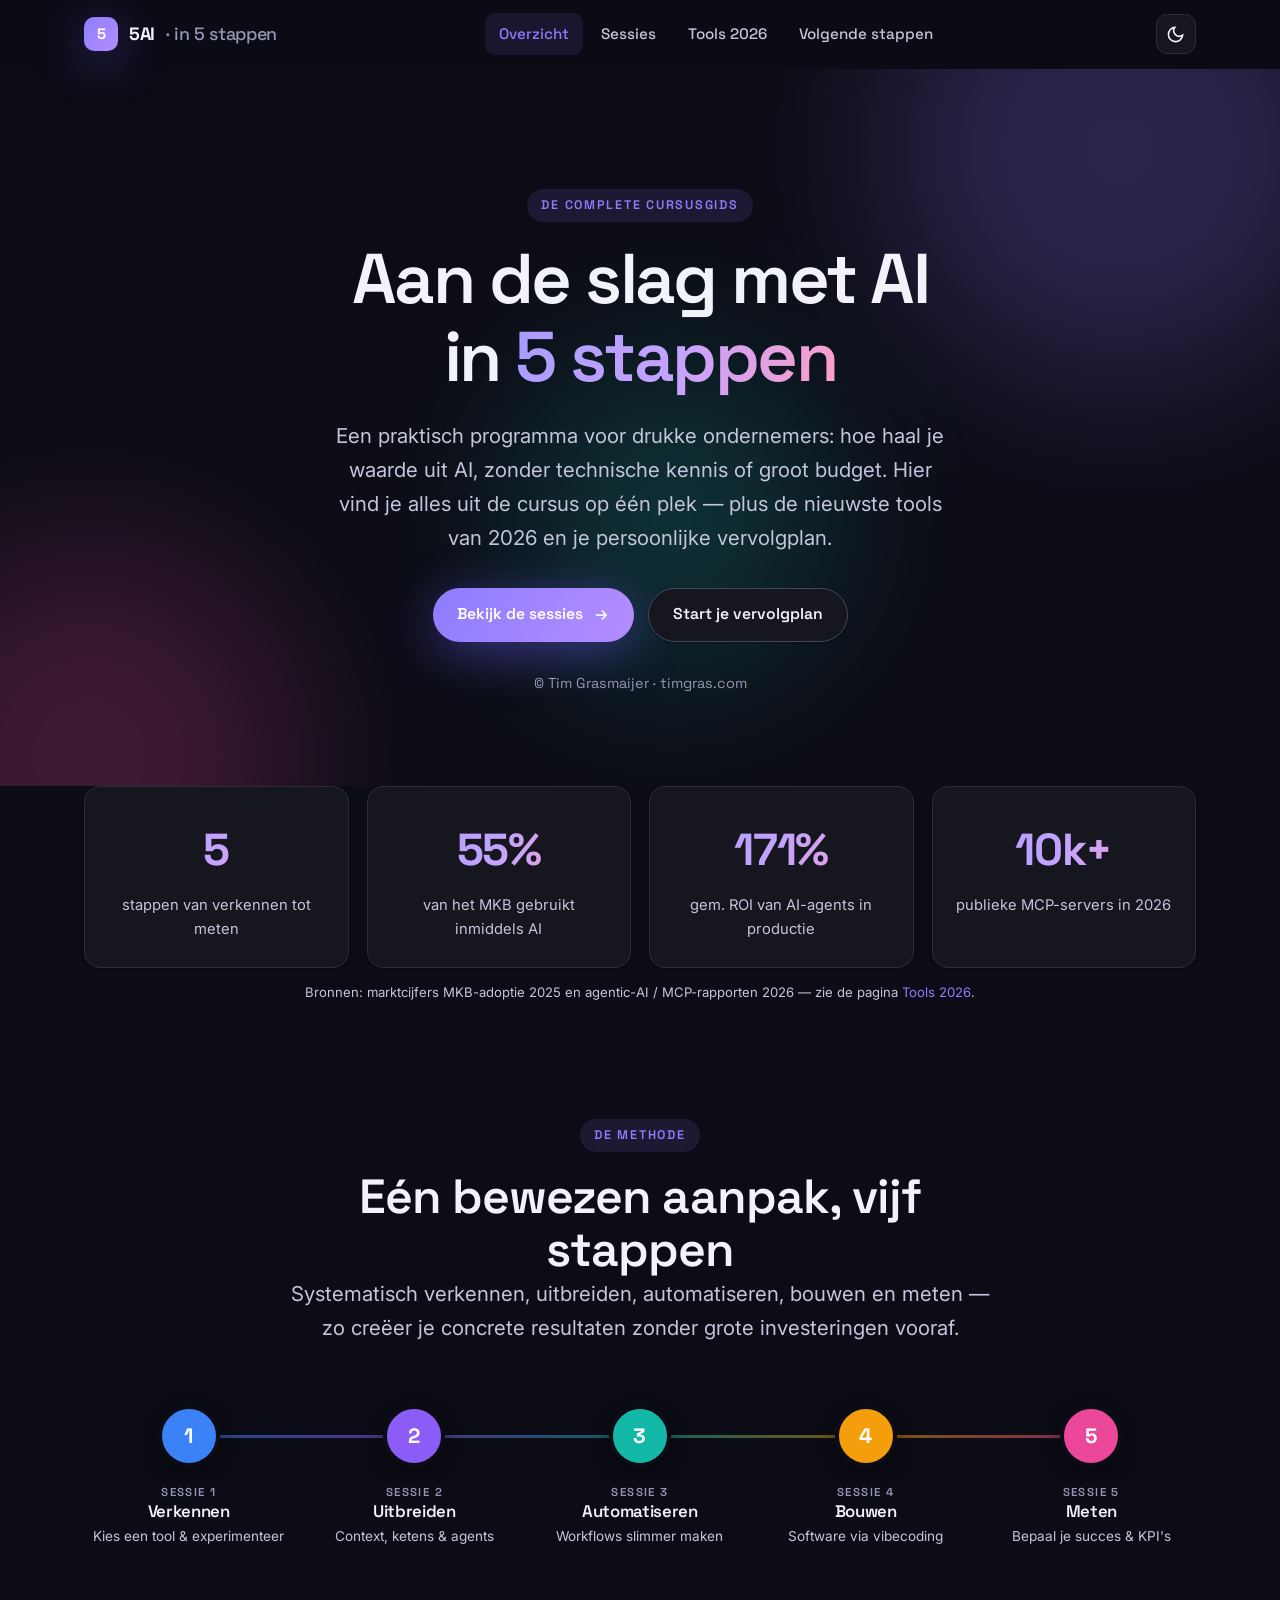
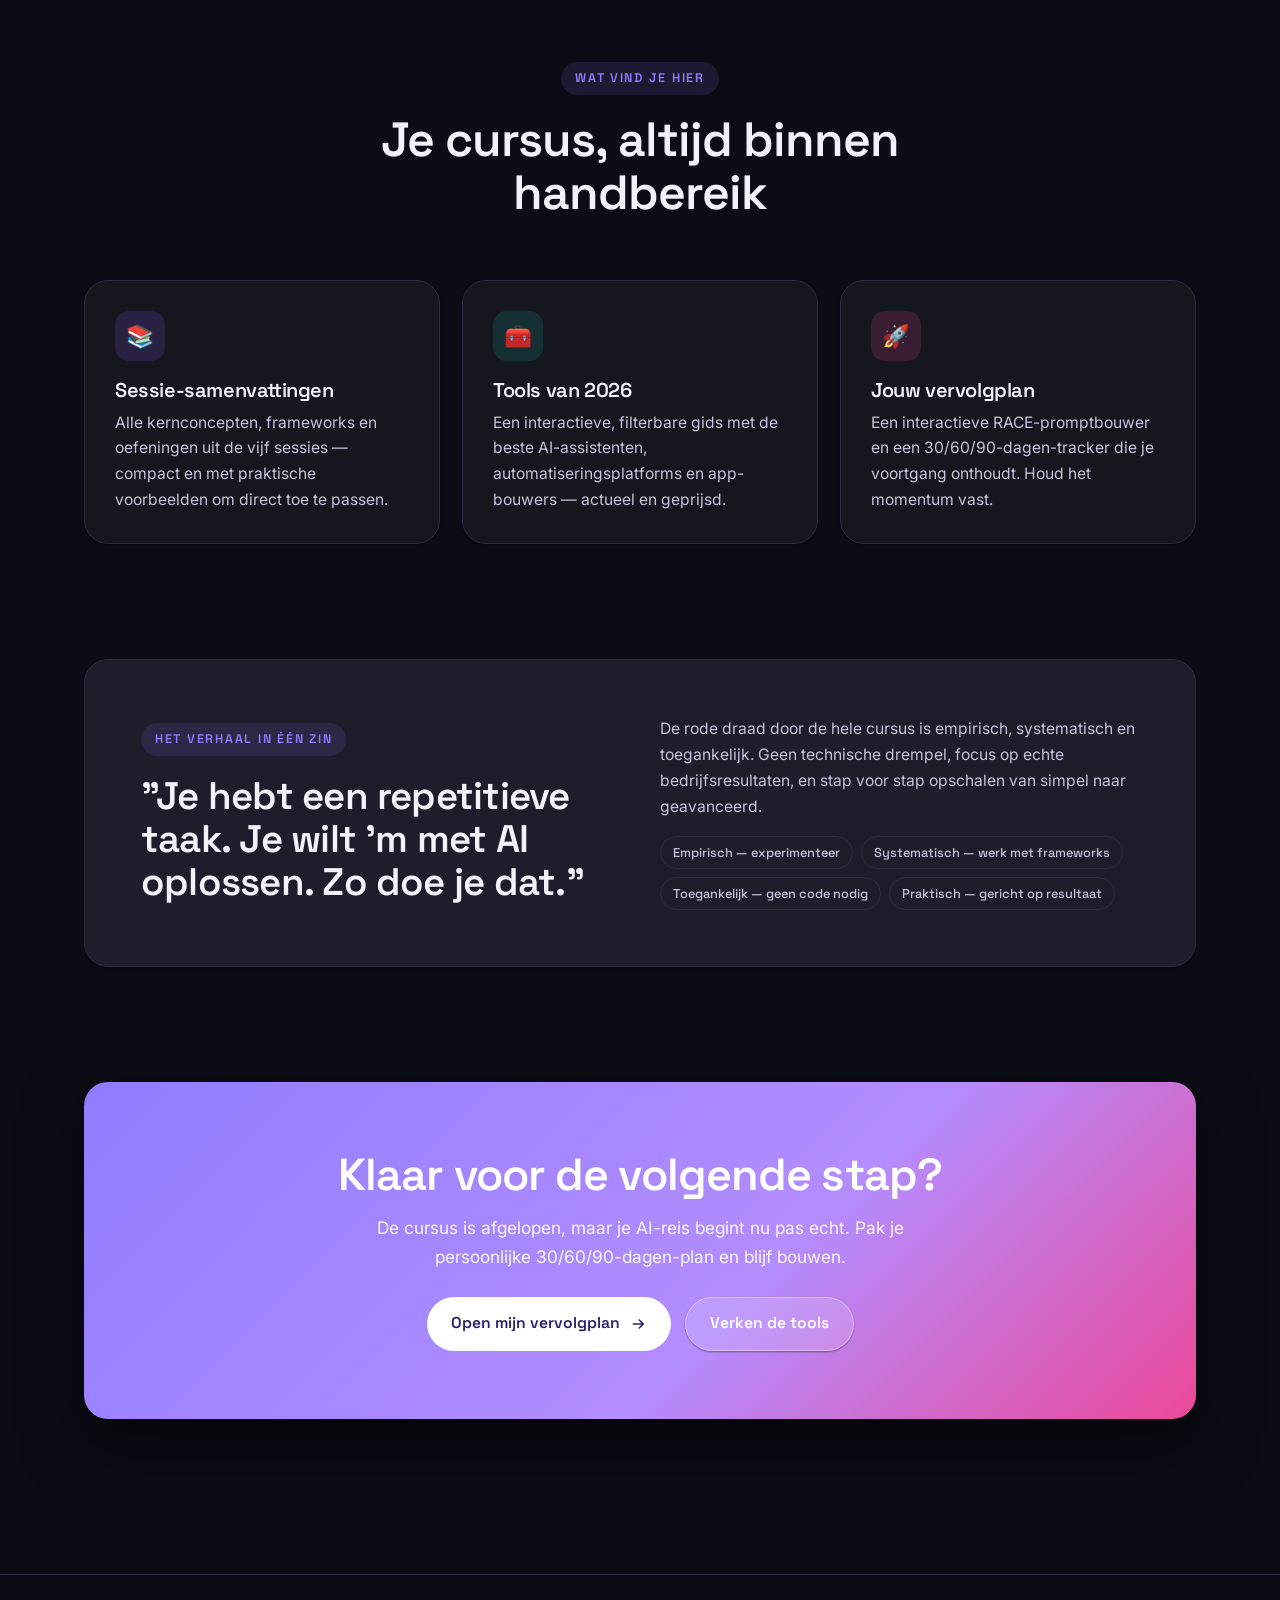
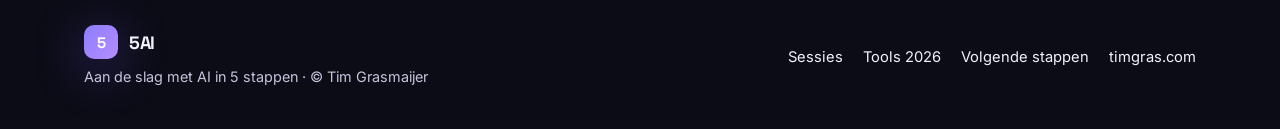
==== index.html @ a43a0463 "Initial commit" ====
<!DOCTYPE html>
<html lang="nl">
<head>
<meta charset="UTF-8" />
<meta name="viewport" content="width=device-width, initial-scale=1.0" />
<title>5AI — Aan de slag met AI in 5 stappen</title>
<meta name="description" content="De complete cursusgids: samenvattingen van alle sessies, interactieve tools en concrete vervolgstappen om met AI aan de slag te gaan in je bedrijf." />
<link rel="preconnect" href="https://fonts.googleapis.com" />
<link rel="preconnect" href="https://fonts.gstatic.com" crossorigin />
<link href="https://fonts.googleapis.com/css2?family=Inter:wght@400;500;600&family=Space+Grotesk:wght@500;600;700&display=swap" rel="stylesheet" />
<script>try{document.documentElement.setAttribute('data-theme',localStorage.getItem('5ai-theme')||'dark')}catch(e){document.documentElement.setAttribute('data-theme','dark')}</script>
<link rel="stylesheet" href="css/styles.css" />
</head>
<body>

<!-- NAV -->
<header class="nav">
  <div class="wrap nav-inner">
    <a class="brand" href="index.html"><span class="logo">5</span> 5AI<span style="color:var(--faint);font-weight:500"> · in 5 stappen</span></a>
    <nav class="nav-links">
      <a href="index.html">Overzicht</a>
      <a href="sessies.html">Sessies</a>
      <a href="tools.html">Tools 2026</a>
      <a href="volgende-stappen.html">Volgende stappen</a>
    </nav>
    <div class="nav-tools">
      <button class="theme-toggle" onclick="toggleTheme()" aria-label="Wissel thema">
        <svg class="sun" viewBox="0 0 24 24" fill="none" stroke="currentColor" stroke-width="2"><circle cx="12" cy="12" r="4"/><path d="M12 2v2M12 20v2M4.93 4.93l1.41 1.41M17.66 17.66l1.41 1.41M2 12h2M20 12h2M6.34 17.66l-1.41 1.41M19.07 4.93l-1.41 1.41"/></svg>
        <svg class="moon" viewBox="0 0 24 24" fill="none" stroke="currentColor" stroke-width="2"><path d="M21 12.79A9 9 0 1 1 11.21 3 7 7 0 0 0 21 12.79z"/></svg>
      </button>
      <button class="hamburger" onclick="toggleMenu()" aria-label="Menu">
        <svg viewBox="0 0 24 24" fill="none" stroke="currentColor" stroke-width="2" width="20" height="20"><path d="M3 6h18M3 12h18M3 18h18"/></svg>
      </button>
    </div>
  </div>
</header>

<!-- HERO -->
<section class="hero">
  <div class="hero-blob b1"></div>
  <div class="hero-blob b2"></div>
  <div class="hero-blob b3"></div>
  <div class="wrap hero-inner">
    <span class="eyebrow reveal">De complete cursusgids</span>
    <h1 class="display reveal d1">Aan de slag met AI<br>in <span class="gradient-text">5 stappen</span></h1>
    <p class="lead reveal d2">Een praktisch programma voor drukke ondernemers: hoe haal je waarde uit AI, zonder technische kennis of groot budget. Hier vind je alles uit de cursus op één plek — plus de nieuwste tools van 2026 en je persoonlijke vervolgplan.</p>
    <div class="hero-cta reveal d3">
      <a class="btn btn-primary" href="sessies.html">Bekijk de sessies
        <svg viewBox="0 0 24 24" fill="none" stroke="currentColor" stroke-width="2"><path d="M5 12h14M13 6l6 6-6 6"/></svg></a>
      <a class="btn btn-ghost" href="volgende-stappen.html">Start je vervolgplan</a>
    </div>
    <p class="hero-meta reveal d4">© Tim Grasmaijer · timgras.com</p>
  </div>
</section>

<!-- STATS -->
<section class="section" style="padding-top:0">
  <div class="wrap">
    <div class="stats">
      <div class="stat reveal"><div class="num gradient-text" data-count="5">5</div><div class="lbl">stappen van verkennen tot meten</div></div>
      <div class="stat reveal d1"><div class="num gradient-text" data-count="55" data-suffix="%">0%</div><div class="lbl">van het MKB gebruikt inmiddels AI</div></div>
      <div class="stat reveal d2"><div class="num gradient-text" data-count="171" data-suffix="%">0%</div><div class="lbl">gem. ROI van AI-agents in productie</div></div>
      <div class="stat reveal d3"><div class="num gradient-text" data-count="10" data-suffix="k+">0</div><div class="lbl">publieke MCP-servers in 2026</div></div>
    </div>
    <p class="muted" style="text-align:center;font-size:.82rem;margin-top:14px">Bronnen: marktcijfers MKB-adoptie 2025 en agentic-AI / MCP-rapporten 2026 — zie de pagina <a href="tools.html" style="color:var(--brand)">Tools 2026</a>.</p>
  </div>
</section>

<!-- JOURNEY -->
<section class="section journey" style="padding-top:0" id="journey">
  <div class="wrap">
    <div class="section-head reveal">
      <span class="eyebrow">De methode</span>
      <h2 class="title">Eén bewezen aanpak, vijf stappen</h2>
      <p class="lead">Systematisch verkennen, uitbreiden, automatiseren, bouwen en meten — zo creëer je concrete resultaten zonder grote investeringen vooraf.</p>
    </div>
    <div class="steps reveal d1">
      <a class="step-node" href="sessies.html#sessie-1"><div class="step-dot" style="background:var(--s1)">1</div><div class="s-num">Sessie 1</div><h4>Verkennen</h4><p class="s-sub">Kies een tool & experimenteer</p></a>
      <a class="step-node" href="sessies.html#sessie-2"><div class="step-dot" style="background:var(--s2)">2</div><div class="s-num">Sessie 2</div><h4>Uitbreiden</h4><p class="s-sub">Context, ketens & agents</p></a>
      <a class="step-node" href="sessies.html#sessie-3"><div class="step-dot" style="background:var(--s3)">3</div><div class="s-num">Sessie 3</div><h4>Automatiseren</h4><p class="s-sub">Workflows slimmer maken</p></a>
      <a class="step-node" href="sessies.html#sessie-4"><div class="step-dot" style="background:var(--s4)">4</div><div class="s-num">Sessie 4</div><h4>Bouwen</h4><p class="s-sub">Software via vibecoding</p></a>
      <a class="step-node" href="sessies.html#sessie-5"><div class="step-dot" style="background:var(--s5)">5</div><div class="s-num">Sessie 5</div><h4>Meten</h4><p class="s-sub">Bepaal je succes & KPI's</p></a>
    </div>
  </div>
</section>

<!-- WHAT'S HERE -->
<section class="section" style="padding-top:0">
  <div class="wrap">
    <div class="section-head reveal">
      <span class="eyebrow">Wat vind je hier</span>
      <h2 class="title">Je cursus, altijd binnen handbereik</h2>
    </div>
    <div class="grid grid-3">
      <a class="card reveal" href="sessies.html">
        <div class="ico" style="background:color-mix(in srgb,var(--s2) 16%,transparent)">📚</div>
        <h3>Sessie-samenvattingen</h3>
        <p>Alle kernconcepten, frameworks en oefeningen uit de vijf sessies — compact en met praktische voorbeelden om direct toe te passen.</p>
      </a>
      <a class="card reveal d1" href="tools.html">
        <div class="ico" style="background:color-mix(in srgb,var(--s3) 16%,transparent)">🧰</div>
        <h3>Tools van 2026</h3>
        <p>Een interactieve, filterbare gids met de beste AI-assistenten, automatiseringsplatforms en app-bouwers — actueel en geprijsd.</p>
      </a>
      <a class="card reveal d2" href="volgende-stappen.html">
        <div class="ico" style="background:color-mix(in srgb,var(--s5) 16%,transparent)">🚀</div>
        <h3>Jouw vervolgplan</h3>
        <p>Een interactieve RACE-promptbouwer en een 30/60/90-dagen-tracker die je voortgang onthoudt. Houd het momentum vast.</p>
      </a>
    </div>
  </div>
</section>

<!-- PHILOSOPHY -->
<section class="section" style="padding-top:0">
  <div class="wrap">
    <div class="card reveal" style="padding:clamp(32px,5vw,56px);background:var(--surface-2)">
      <div class="grid grid-2" style="align-items:center;gap:40px">
        <div>
          <span class="eyebrow">Het verhaal in één zin</span>
          <h2 class="title" style="font-size:clamp(1.6rem,3vw,2.4rem)">"Je hebt een repetitieve taak. Je wilt 'm met AI oplossen. Zo doe je dat."</h2>
        </div>
        <div>
          <p class="lead" style="margin-bottom:16px">De rode draad door de hele cursus is empirisch, systematisch en toegankelijk. Geen technische drempel, focus op echte bedrijfsresultaten, en stap voor stap opschalen van simpel naar geavanceerd.</p>
          <div class="chip-row">
            <span class="chip">Empirisch — experimenteer</span>
            <span class="chip">Systematisch — werk met frameworks</span>
            <span class="chip">Toegankelijk — geen code nodig</span>
            <span class="chip">Praktisch — gericht op resultaat</span>
          </div>
        </div>
      </div>
    </div>
  </div>
</section>

<!-- CTA -->
<section class="section cta-band" style="padding-top:0">
  <div class="wrap">
    <div class="cta-card reveal">
      <h2>Klaar voor de volgende stap?</h2>
      <p>De cursus is afgelopen, maar je AI-reis begint nu pas echt. Pak je persoonlijke 30/60/90-dagen-plan en blijf bouwen.</p>
      <div class="hero-cta" style="margin-top:0">
        <a class="btn btn-white" href="volgende-stappen.html">Open mijn vervolgplan
          <svg viewBox="0 0 24 24" fill="none" stroke="currentColor" stroke-width="2"><path d="M5 12h14M13 6l6 6-6 6"/></svg></a>
        <a class="btn btn-ghost" href="tools.html">Verken de tools</a>
      </div>
    </div>
  </div>
</section>

<!-- FOOTER -->
<footer class="footer">
  <div class="wrap footer-inner">
    <div>
      <div class="brand" style="margin-bottom:6px"><span class="logo">5</span> 5AI</div>
      <p class="muted">Aan de slag met AI in 5 stappen · © Tim Grasmaijer</p>
    </div>
    <nav class="footer-links">
      <a href="sessies.html">Sessies</a>
      <a href="tools.html">Tools 2026</a>
      <a href="volgende-stappen.html">Volgende stappen</a>
      <a href="https://timgras.com" target="_blank" rel="noopener">timgras.com</a>
    </nav>
  </div>
</footer>

<script src="js/main.js"></script>
</body>
</html>
---- css/styles.css ----
/* =========================================================
   5AI — Aan de slag met AI in 5 stappen
   Design system & shared styles  •  v2
   ========================================================= */

/* ---------- Tokens ---------- */
:root {
  /* Brand */
  --brand: #6d5dfc;
  --brand-2: #9b6dfc;
  --brand-ink: #2a1f6b;

  /* Step accent colors */
  --s1: #3b82f6;  /* Verkennen   – blauw   */
  --s2: #8b5cf6;  /* Uitbreiden  – violet  */
  --s3: #14b8a6;  /* Automatiseren – teal  */
  --s4: #f59e0b;  /* Bouwen      – amber   */
  --s5: #ec4899;  /* Meten       – roze    */

  /* Light theme surfaces */
  --bg: #f7f7fb;
  --bg-soft: #eeeef6;
  --surface: #ffffff;
  --surface-2: #f3f3fa;
  --border: #e6e6f0;
  --border-strong: #d4d4e4;
  --text: #1a1a2e;
  --muted: #5b5b75;
  --faint: #8a8aa3;

  --shadow-sm: 0 1px 2px rgba(28,25,60,.06), 0 1px 3px rgba(28,25,60,.05);
  --shadow-md: 0 4px 14px rgba(28,25,60,.08);
  --shadow-lg: 0 18px 48px rgba(28,25,60,.14);
  --shadow-glow: 0 10px 40px rgba(109,93,252,.28);

  --radius: 16px;
  --radius-lg: 24px;
  --radius-sm: 10px;

  --maxw: 1160px;
  --font-head: "Space Grotesk", system-ui, sans-serif;
  --font-body: "Inter", system-ui, -apple-system, sans-serif;

  --ease: cubic-bezier(.22,.61,.36,1);
}

[data-theme="dark"] {
  /* brighter accents for legible text on dark */
  --brand: #8e7dff;
  --brand-2: #b48dff;
  --bg: #0c0c16;
  --bg-soft: #12121f;
  --surface: #16161f;
  --surface-2: #1d1d2b;
  --border: #2c2c40;
  --border-strong: #474766;
  --text: #f2f2fa;
  --muted: #c4c4dc;
  --faint: #9595b5;
  --shadow-sm: 0 1px 2px rgba(0,0,0,.4);
  --shadow-md: 0 6px 20px rgba(0,0,0,.45);
  --shadow-lg: 0 24px 60px rgba(0,0,0,.6);
  --shadow-glow: 0 10px 50px rgba(109,93,252,.45);
}

/* ---------- Reset ---------- */
*, *::before, *::after { box-sizing: border-box; }
* { margin: 0; }
html { scroll-behavior: smooth; -webkit-text-size-adjust: 100%; }
body {
  font-family: var(--font-body);
  background: var(--bg);
  color: var(--text);
  line-height: 1.65;
  font-size: 17px;
  -webkit-font-smoothing: antialiased;
  overflow-x: hidden;
  transition: background .4s var(--ease), color .4s var(--ease);
}
img { max-width: 100%; display: block; }
a { color: inherit; text-decoration: none; }
button { font-family: inherit; cursor: pointer; border: none; background: none; color: inherit; }
h1,h2,h3,h4 { font-family: var(--font-head); line-height: 1.12; font-weight: 600; letter-spacing: -.02em; }

/* ---------- Layout ---------- */
.wrap { width: 100%; max-width: var(--maxw); margin: 0 auto; padding: 0 24px; }
.section { padding: clamp(56px, 9vw, 120px) 0; }
.section-head { max-width: 720px; margin: 0 auto clamp(36px,5vw,60px); text-align: center; }
.section-head.left { margin-left: 0; text-align: left; }
.eyebrow {
  display: inline-flex; align-items: center; gap: 8px;
  font-family: var(--font-head); font-weight: 600; font-size: .78rem;
  letter-spacing: .14em; text-transform: uppercase; color: var(--brand);
  background: color-mix(in srgb, var(--brand) 12%, transparent);
  padding: 6px 14px; border-radius: 999px; margin-bottom: 18px;
}
h1.display { font-size: clamp(2.4rem, 6vw, 4.4rem); letter-spacing: -.035em; }
h2.title { font-size: clamp(1.9rem, 4vw, 3rem); }
h3.sub { font-size: clamp(1.2rem,2vw,1.5rem); }
.lead { font-size: clamp(1.05rem,1.6vw,1.28rem); color: var(--muted); }
.muted { color: var(--muted); }
.gradient-text {
  background: linear-gradient(110deg, var(--brand), var(--brand-2) 55%, var(--s5));
  -webkit-background-clip: text; background-clip: text; color: transparent;
}
/* Brighter gradient on dark so large headings stay legible */
[data-theme="dark"] .gradient-text {
  background: linear-gradient(110deg, #a99bff, #c4a3ff 50%, #ff9ec9);
  -webkit-background-clip: text; background-clip: text; color: transparent;
}

/* ---------- Buttons ---------- */
.btn {
  display: inline-flex; align-items: center; gap: 9px;
  font-family: var(--font-head); font-weight: 600; font-size: .98rem;
  padding: 13px 24px; border-radius: 999px; transition: all .25s var(--ease);
  white-space: nowrap;
}
.btn-primary {
  background: linear-gradient(120deg, var(--brand), var(--brand-2));
  color: #fff; box-shadow: var(--shadow-glow);
}
.btn-primary:hover { transform: translateY(-2px); box-shadow: 0 14px 50px rgba(109,93,252,.45); }
.btn-ghost { background: var(--surface); color: var(--text); border: 1.5px solid var(--border-strong); box-shadow: var(--shadow-sm); }
.btn-ghost:hover { border-color: var(--brand); color: var(--brand); transform: translateY(-2px); }
.btn svg { width: 18px; height: 18px; }

/* ---------- Navbar ---------- */
.nav {
  position: sticky; top: 0; z-index: 100;
  backdrop-filter: blur(16px);
  background: color-mix(in srgb, var(--bg) 78%, transparent);
  border-bottom: 1px solid transparent;
  transition: border-color .3s, background .3s;
}
.nav.scrolled { border-color: var(--border); }
.nav-inner { display: flex; align-items: center; justify-content: space-between; height: 68px; }
.brand { display: flex; align-items: center; gap: 11px; font-family: var(--font-head); font-weight: 700; font-size: 1.12rem; letter-spacing: -.02em; }
.brand .logo {
  width: 34px; height: 34px; border-radius: 10px; display: grid; place-items: center;
  background: linear-gradient(135deg, var(--brand), var(--brand-2)); color: #fff;
  font-size: .95rem; font-weight: 700; box-shadow: var(--shadow-glow);
}
.nav-links { display: flex; align-items: center; gap: 4px; }
.nav-links a {
  font-family: var(--font-head); font-weight: 500; font-size: .95rem; color: var(--muted);
  padding: 8px 14px; border-radius: 10px; transition: all .2s;
}
.nav-links a:hover { color: var(--text); background: var(--surface-2); }
.nav-links a.active { color: var(--brand); background: color-mix(in srgb, var(--brand) 10%, transparent); }
.nav-tools { display: flex; align-items: center; gap: 10px; }
.theme-toggle {
  width: 40px; height: 40px; border-radius: 11px; display: grid; place-items: center;
  border: 1px solid var(--border); background: var(--surface); transition: all .2s;
}
.theme-toggle:hover { border-color: var(--brand); transform: translateY(-1px); }
.theme-toggle svg { width: 19px; height: 19px; }
.theme-toggle .moon { display: none; }
[data-theme="dark"] .theme-toggle .moon { display: block; }
[data-theme="dark"] .theme-toggle .sun { display: none; }
.hamburger { display: none; width: 40px; height: 40px; border-radius: 11px; place-items: center; border: 1px solid var(--border); background: var(--surface); }

/* ---------- Hero ---------- */
.hero { position: relative; padding: clamp(60px,10vw,120px) 0 clamp(40px,7vw,90px); overflow: hidden; }
.hero-blob {
  position: absolute; border-radius: 50%; filter: blur(80px); opacity: .5; z-index: 0;
  animation: float 16s var(--ease) infinite alternate;
}
.hero-blob.b1 { width: 480px; height: 480px; background: var(--brand); top: -160px; right: -80px; }
.hero-blob.b2 { width: 420px; height: 420px; background: var(--s5); bottom: -180px; left: -120px; animation-delay: -6s; }
.hero-blob.b3 { width: 320px; height: 320px; background: var(--s3); top: 40%; left: 40%; animation-delay: -3s; opacity: .3; }
[data-theme="dark"] .hero-blob { opacity: .22; }
@keyframes float { to { transform: translate(40px, 40px) scale(1.1); } }
.hero-inner { position: relative; z-index: 1; text-align: center; max-width: 880px; margin: 0 auto; }
.hero p.lead { margin: 22px auto 0; max-width: 620px; }
.hero-cta { display: flex; gap: 14px; justify-content: center; flex-wrap: wrap; margin-top: 34px; }
.hero-meta { margin-top: 30px; font-size: .9rem; color: var(--faint); font-family: var(--font-head); }

/* ---------- Stat counters ---------- */
.stats { display: grid; grid-template-columns: repeat(4,1fr); gap: 18px; }
.stat {
  background: var(--surface); border: 1px solid var(--border); border-radius: var(--radius);
  padding: 26px 22px; box-shadow: var(--shadow-sm); text-align: center;
}
.stat .num { font-family: var(--font-head); font-weight: 700; font-size: clamp(2rem,4vw,2.8rem); letter-spacing: -.03em; }
.stat .lbl { font-size: .92rem; color: var(--muted); margin-top: 6px; }

/* ---------- Cards / grids ---------- */
.grid { display: grid; gap: 22px; }
.grid-2 { grid-template-columns: repeat(2,1fr); }
.grid-3 { grid-template-columns: repeat(3,1fr); }
.card {
  background: var(--surface); border: 1px solid var(--border); border-radius: var(--radius-lg);
  padding: 30px; box-shadow: var(--shadow-sm); transition: transform .3s var(--ease), box-shadow .3s, border-color .3s;
}
.card:hover { transform: translateY(-4px); box-shadow: var(--shadow-lg); }
.card .ico {
  width: 50px; height: 50px; border-radius: 14px; display: grid; place-items: center;
  font-size: 1.4rem; margin-bottom: 18px;
}
.card h3 { font-size: 1.25rem; margin-bottom: 8px; }
.card p { color: var(--muted); font-size: .98rem; }

/* ---------- Step timeline (journey) ---------- */
.journey { position: relative; }
.steps { display: grid; grid-template-columns: repeat(5,1fr); gap: 16px; position: relative; }
.steps::before {
  content: ""; position: absolute; top: 30px; left: 8%; right: 8%; height: 3px;
  background: linear-gradient(90deg, var(--s1), var(--s2), var(--s3), var(--s4), var(--s5));
  border-radius: 3px; z-index: 0; opacity: .5;
}
.step-node { position: relative; z-index: 1; text-align: center; }
.step-dot {
  width: 62px; height: 62px; border-radius: 50%; margin: 0 auto 16px; display: grid; place-items: center;
  font-family: var(--font-head); font-weight: 700; font-size: 1.3rem; color: #fff;
  box-shadow: var(--shadow-md); border: 4px solid var(--bg); transition: transform .3s var(--ease);
}
.step-node:hover .step-dot { transform: scale(1.12) translateY(-3px); }
.step-node h4 { font-size: 1.05rem; margin-bottom: 4px; }
.step-node .s-sub { font-size: .85rem; color: var(--muted); }
.step-node .s-num { font-size: .72rem; letter-spacing: .12em; text-transform: uppercase; color: var(--faint); font-family: var(--font-head); font-weight: 600; }

/* ---------- Session cards ---------- */
.session-card {
  background: var(--surface); border: 1px solid var(--border); border-radius: var(--radius-lg);
  overflow: hidden; box-shadow: var(--shadow-sm); transition: transform .3s var(--ease), box-shadow .3s;
  display: flex; flex-direction: column;
}
.session-card:hover { transform: translateY(-5px); box-shadow: var(--shadow-lg); }
.session-top { padding: 26px 28px 0; display: flex; align-items: center; gap: 14px; }
.session-badge {
  width: 54px; height: 54px; border-radius: 16px; display: grid; place-items: center; flex: none;
  font-family: var(--font-head); font-weight: 700; font-size: 1.5rem; color: #fff;
}
.session-meta .k { font-size: .74rem; letter-spacing: .12em; text-transform: uppercase; color: var(--faint); font-family: var(--font-head); font-weight: 600; }
.session-meta h3 { font-size: 1.4rem; }
.session-body { padding: 18px 28px 26px; }
.session-body > p { color: var(--muted); font-size: .98rem; }
.chip-row { display: flex; flex-wrap: wrap; gap: 8px; margin-top: 16px; }
.chip {
  font-family: var(--font-head); font-size: .8rem; font-weight: 500; padding: 5px 12px; border-radius: 999px;
  background: var(--surface-2); border: 1px solid var(--border); color: var(--muted);
}

/* ---------- Detailed session blocks ---------- */
.session-detail { scroll-margin-top: 90px; }
.session-detail + .session-detail { margin-top: 26px; }
.sd-header {
  display: flex; align-items: center; gap: 18px; padding: 24px 28px; border-radius: var(--radius-lg) var(--radius-lg) 0 0;
  color: #fff; position: relative; overflow: hidden;
}
.sd-header h3 { font-size: clamp(1.5rem,3vw,2rem); }
.sd-header .k { font-size: .8rem; letter-spacing: .14em; text-transform: uppercase; opacity: .85; font-family: var(--font-head); font-weight: 600; }
.sd-header .big-num { font-size: clamp(3rem,7vw,5rem); font-weight: 700; font-family: var(--font-head); opacity: .25; margin-left: auto; line-height: 1; }
.sd-body { background: var(--surface); border: 1px solid var(--border); border-top: none; border-radius: 0 0 var(--radius-lg) var(--radius-lg); padding: 30px; }
.sd-intro { font-size: 1.08rem; color: var(--muted); margin-bottom: 24px; }
.sd-grid { display: grid; grid-template-columns: 1.4fr 1fr; gap: 28px; }
.sd-block h4 { font-size: 1.05rem; margin-bottom: 12px; display: flex; align-items: center; gap: 8px; }
.sd-list { list-style: none; display: flex; flex-direction: column; gap: 10px; }
.sd-list li { position: relative; padding-left: 26px; font-size: .97rem; color: var(--muted); }
.sd-list li::before { content: ""; position: absolute; left: 4px; top: 9px; width: 8px; height: 8px; border-radius: 50%; background: var(--accent, var(--brand)); }
.sd-list li strong { color: var(--text); }
.callout {
  background: var(--surface-2); border-left: 4px solid var(--accent,var(--brand)); border-radius: 12px;
  padding: 16px 18px; font-size: .94rem; color: var(--muted);
}
.callout strong { color: var(--text); }

/* exercise box */
.exercise {
  margin-top: 24px; border: 1.5px dashed var(--border-strong); border-radius: var(--radius);
  padding: 22px 24px; background: color-mix(in srgb, var(--accent,var(--brand)) 5%, transparent);
}
.exercise .ex-tag {
  display: inline-flex; align-items: center; gap: 7px; font-family: var(--font-head); font-weight: 600;
  font-size: .78rem; letter-spacing: .1em; text-transform: uppercase; color: var(--accent,var(--brand)); margin-bottom: 10px;
}
.exercise h4 { font-size: 1.1rem; margin-bottom: 8px; }
.exercise ol { margin: 12px 0 0 18px; color: var(--muted); font-size: .96rem; display: flex; flex-direction: column; gap: 7px; }

/* ---------- RACE prompt builder ---------- */
.race { display: grid; grid-template-columns: 1fr 1fr; gap: 28px; align-items: start; }
.race-fields { display: flex; flex-direction: column; gap: 16px; }
.field label { display: flex; align-items: center; gap: 9px; font-family: var(--font-head); font-weight: 600; font-size: .95rem; margin-bottom: 7px; }
.field label .tag { width: 26px; height: 26px; border-radius: 8px; display: grid; place-items: center; color: #fff; font-size: .82rem; font-weight: 700; }
.field .hint { font-weight: 400; font-size: .82rem; color: var(--faint); font-family: var(--font-body); }
.field textarea, .field input {
  width: 100%; border: 1.5px solid var(--border-strong); background: var(--surface); color: var(--text);
  border-radius: 12px; padding: 12px 14px; font-family: var(--font-body); font-size: .96rem; resize: vertical;
  transition: border-color .2s, box-shadow .2s;
}
.field textarea:focus, .field input:focus { outline: none; border-color: var(--brand); box-shadow: 0 0 0 3px color-mix(in srgb,var(--brand) 22%,transparent); }
input::placeholder, textarea::placeholder { color: var(--faint); opacity: 1; }
[data-theme="dark"] .field textarea, [data-theme="dark"] .field input,
[data-theme="dark"] .search-box input { background: #1c1c2b; }
.race-output { position: sticky; top: 88px; }
.prompt-out {
  background: #0e0e1a; color: #e7e7f5; border-radius: var(--radius); padding: 22px;
  font-family: "SF Mono", ui-monospace, "Cascadia Code", monospace; font-size: .9rem; line-height: 1.7;
  min-height: 200px; white-space: pre-wrap; word-break: break-word; border: 1px solid #26263a;
}
.prompt-out .ph { color: #9494b8; }
.prompt-out .r { color: #7ca8ff; } .prompt-out .a { color: #c4a3ff; }
.prompt-out .c { color: #5fe3cf; } .prompt-out .e { color: #ffb24d; }
.out-actions { display: flex; gap: 10px; margin-top: 14px; }
.preset-row { display: flex; flex-wrap: wrap; gap: 8px; margin-bottom: 18px; }
.preset {
  font-family: var(--font-head); font-size: .85rem; font-weight: 500; padding: 7px 13px; border-radius: 999px;
  border: 1.5px solid var(--border); background: var(--surface); color: var(--muted); transition: all .2s;
}
.preset:hover, .preset.active { border-color: var(--brand); color: var(--brand); background: color-mix(in srgb,var(--brand) 8%, transparent); }

/* ---------- Tool explorer ---------- */
.tool-controls { display: flex; flex-wrap: wrap; gap: 14px; align-items: center; margin-bottom: 26px; }
.search-box { flex: 1; min-width: 220px; position: relative; }
.search-box input { width: 100%; padding: 13px 16px 13px 44px; border-radius: 12px; border: 1.5px solid var(--border-strong); background: var(--surface); color: var(--text); font-size: .98rem; }
.search-box input:focus { outline: none; border-color: var(--brand); box-shadow: 0 0 0 3px color-mix(in srgb,var(--brand) 22%,transparent); }
.search-box svg { position: absolute; left: 15px; top: 50%; transform: translateY(-50%); width: 18px; height: 18px; color: var(--faint); }
.filter-group { display: flex; flex-wrap: wrap; gap: 8px; }
.filter-btn {
  font-family: var(--font-head); font-size: .86rem; font-weight: 500; padding: 9px 15px; border-radius: 999px;
  border: 1.5px solid var(--border); background: var(--surface); color: var(--muted); transition: all .2s;
}
.filter-btn:hover { border-color: var(--brand); color: var(--text); }
.filter-btn.active { background: var(--brand); border-color: var(--brand); color: #fff; }
.tool-count { font-size: .9rem; color: var(--faint); margin-bottom: 16px; font-family: var(--font-head); }
.tool-grid { display: grid; grid-template-columns: repeat(3,1fr); gap: 18px; }
.tool {
  background: var(--surface); border: 1px solid var(--border); border-radius: var(--radius);
  padding: 22px; box-shadow: var(--shadow-sm); transition: transform .25s var(--ease), box-shadow .25s; display: flex; flex-direction: column;
}
.tool:hover { transform: translateY(-4px); box-shadow: var(--shadow-md); }
.tool-h { display: flex; align-items: center; justify-content: space-between; gap: 10px; margin-bottom: 10px; }
.tool-name { font-family: var(--font-head); font-weight: 600; font-size: 1.12rem; }
.level-badge { font-size: .72rem; font-weight: 600; font-family: var(--font-head); padding: 4px 10px; border-radius: 999px; white-space: nowrap; }
.lvl-1 { background: color-mix(in srgb,var(--s3) 16%,transparent); color: var(--s3); }
.lvl-2 { background: color-mix(in srgb,var(--s1) 16%,transparent); color: var(--s1); }
.lvl-3 { background: color-mix(in srgb,var(--s2) 16%,transparent); color: var(--s2); }
.lvl-4 { background: color-mix(in srgb,var(--s4) 18%,transparent); color: var(--s4); }
.tool .cat { font-size: .78rem; color: var(--faint); font-family: var(--font-head); font-weight: 500; text-transform: uppercase; letter-spacing: .08em; margin-bottom: 10px; }
.tool .desc { font-size: .92rem; color: var(--muted); flex: 1; }
.tool .foot { display: flex; align-items: center; justify-content: space-between; margin-top: 16px; padding-top: 14px; border-top: 1px solid var(--border); }
.tool .price { font-family: var(--font-head); font-weight: 600; font-size: .9rem; }
.tool .link { font-size: .85rem; font-weight: 600; color: var(--brand); display: inline-flex; align-items: center; gap: 4px; }
.empty { text-align: center; padding: 50px; color: var(--faint); grid-column: 1/-1; }

/* ---------- Tracker / next steps ---------- */
.progress-wrap { background: var(--surface); border: 1px solid var(--border); border-radius: var(--radius-lg); padding: 26px 30px; box-shadow: var(--shadow-sm); margin-bottom: 30px; position: sticky; top: 84px; z-index: 20; }
.progress-top { display: flex; align-items: center; justify-content: space-between; margin-bottom: 14px; flex-wrap: wrap; gap: 10px; }
.progress-top h3 { font-size: 1.15rem; }
.progress-bar { height: 12px; background: var(--surface-2); border-radius: 999px; overflow: hidden; }
.progress-fill { height: 100%; width: 0; border-radius: 999px; background: linear-gradient(90deg,var(--brand),var(--s5)); transition: width .5s var(--ease); }
.progress-pct { font-family: var(--font-head); font-weight: 700; font-size: 1.1rem; color: var(--brand); }
.reset-btn { font-size: .85rem; color: var(--faint); font-family: var(--font-head); text-decoration: underline; }

.phase { margin-bottom: 22px; }
.phase-head { display: flex; align-items: center; gap: 12px; margin-bottom: 14px; }
.phase-head .pill { font-family: var(--font-head); font-weight: 700; font-size: .8rem; padding: 6px 14px; border-radius: 999px; color: #fff; }
.phase-head h3 { font-size: 1.25rem; }
.phase-head .pcount { margin-left: auto; font-size: .85rem; color: var(--faint); font-family: var(--font-head); }
.task-item {
  display: flex; align-items: flex-start; gap: 14px; background: var(--surface); border: 1px solid var(--border);
  border-radius: 14px; padding: 16px 18px; margin-bottom: 10px; transition: all .2s; cursor: pointer;
}
.task-item:hover { border-color: var(--border-strong); }
.task-item.done { background: var(--surface-2); }
.task-item.done .ti-text { text-decoration: line-through; color: var(--faint); }
.checkbox {
  width: 24px; height: 24px; border-radius: 7px; border: 2px solid var(--border-strong); background: var(--surface-2); flex: none; margin-top: 2px;
  display: grid; place-items: center; transition: all .2s;
}
.task-item.done .checkbox { background: var(--brand); border-color: var(--brand); }
.checkbox svg { width: 14px; height: 14px; color: #fff; opacity: 0; transition: opacity .2s; }
.task-item.done .checkbox svg { opacity: 1; }
.ti-text { font-size: .98rem; }
.ti-text small { display: block; color: var(--faint); font-size: .85rem; margin-top: 2px; }

/* ---------- Automatiseer calculator ---------- */
.calc-wrap { background: var(--surface-2); border: 1px solid var(--border); border-radius: var(--radius); padding: 24px; }
.calc-grid { display: grid; grid-template-columns: 1.1fr 1fr; gap: 22px; align-items: start; }
.calc-questions { display: flex; flex-direction: column; gap: 8px; }
.calc-q {
  display: flex; align-items: center; gap: 12px; text-align: left; width: 100%;
  background: var(--surface); border: 1.5px solid var(--border); border-radius: 12px; padding: 12px 14px;
  font-size: .92rem; color: var(--text); transition: all .18s var(--ease);
}
.calc-q:hover { border-color: var(--border-strong); }
.calc-q.on { border-color: var(--s3); background: color-mix(in srgb,var(--s3) 10%,var(--surface)); }
.calc-check {
  width: 22px; height: 22px; border-radius: 6px; border: 2px solid var(--border-strong); background: var(--surface-2); flex: none;
  display: grid; place-items: center; color: #fff; transition: all .18s;
}
.calc-q.on .calc-check { background: var(--s3); border-color: var(--s3); }
.calc-check svg { width: 13px; height: 13px; }
.calc-result {
  position: sticky; top: 88px; background: var(--surface); border: 1px solid var(--border);
  border-radius: var(--radius); padding: 22px; text-align: center;
}
.calc-score-num { font-family: var(--font-head); font-weight: 700; font-size: 2.6rem; line-height: 1; }
.calc-bar { height: 10px; background: var(--surface-2); border-radius: 999px; overflow: hidden; margin: 14px 0; }
.calc-fill { height: 100%; border-radius: 999px; transition: width .4s var(--ease); }
.calc-level { display: inline-block; color: #fff; font-family: var(--font-head); font-weight: 600; font-size: .85rem; padding: 6px 14px; border-radius: 999px; margin-bottom: 12px; }
.calc-rec { font-size: .94rem; color: var(--muted); margin-bottom: 14px; }

/* ---------- Tool detail (expandable) ---------- */
.stars { display: inline-flex; gap: 2px; }
.stars svg { width: 14px; height: 14px; }
.star-on { color: var(--s4); } .star-off { color: var(--border-strong); }
.tool-rating { display: flex; align-items: center; gap: 14px; flex-wrap: wrap; font-size: .8rem; color: var(--faint); font-family: var(--font-head); margin: 4px 0 10px; }
.tool-rating .rg { display: flex; align-items: center; gap: 6px; }
.tool-more { background: none; border: none; color: var(--brand); font-family: var(--font-head); font-weight: 600; font-size: .85rem; padding: 0; margin-top: 4px; cursor: pointer; display: inline-flex; align-items: center; gap: 5px; }
.tool-more .chev { transition: transform .3s; }
.tool.open .tool-more .chev { transform: rotate(180deg); }
.tool-detail { max-height: 0; overflow: hidden; transition: max-height .35s var(--ease); }
.tool.open .tool-detail { max-height: 600px; }
.tool-detail-inner { padding-top: 14px; }
.tool-detail h5 { font-family: var(--font-head); font-size: .8rem; letter-spacing: .06em; text-transform: uppercase; color: var(--faint); margin: 10px 0 6px; }
.tool-detail ul { list-style: none; display: flex; flex-direction: column; gap: 4px; }
.tool-detail li { font-size: .88rem; color: var(--muted); padding-left: 18px; position: relative; }
.tool-detail li.pro::before { content: "+"; position: absolute; left: 2px; color: var(--s3); font-weight: 700; }
.tool-detail li.con::before { content: "–"; position: absolute; left: 2px; color: var(--s5); font-weight: 700; }
.starter {
  background: #0e0e1a; color: #cdd0e6; border: 1px solid #26263a; border-radius: 10px; padding: 12px;
  font-family: ui-monospace, "Cascadia Code", monospace; font-size: .82rem; line-height: 1.5; margin-top: 6px; position: relative;
}
.starter-copy { position: absolute; top: 8px; right: 8px; background: rgba(255,255,255,.08); border-radius: 7px; padding: 4px 9px; font-family: var(--font-head); font-size: .72rem; font-weight: 600; color: #cdd0e6; }
.starter-copy:hover { background: rgba(255,255,255,.18); }

@media (max-width: 720px) {
  .calc-grid { grid-template-columns: 1fr; }
  .calc-result { position: static; }
}

/* ---------- Generic accordion ---------- */
.accordion { border: 1px solid var(--border); border-radius: var(--radius); overflow: hidden; background: var(--surface); }
.acc-item + .acc-item { border-top: 1px solid var(--border); }
.acc-q { width: 100%; text-align: left; padding: 18px 22px; display: flex; justify-content: space-between; align-items: center; gap: 14px; font-family: var(--font-head); font-weight: 600; font-size: 1.02rem; }
.acc-q .pl { transition: transform .3s; color: var(--brand); font-size: 1.3rem; flex: none; }
.acc-item.open .pl { transform: rotate(45deg); }
.acc-a { max-height: 0; overflow: hidden; transition: max-height .35s var(--ease); }
.acc-a-inner { padding: 0 22px 20px; color: var(--muted); font-size: .97rem; }

/* ---------- Footer / CTA ---------- */
.cta-band { text-align: center; }
.cta-card {
  background: linear-gradient(135deg, var(--brand), var(--brand-2) 60%, var(--s5));
  border-radius: var(--radius-lg); padding: clamp(40px,6vw,68px); color: #fff; position: relative; overflow: hidden;
  box-shadow: var(--shadow-lg);
}
.cta-card h2 { font-size: clamp(1.8rem,4vw,2.8rem); margin-bottom: 14px; }
.cta-card p { opacity: .92; max-width: 540px; margin: 0 auto 26px; font-size: 1.08rem; }
.cta-card .btn-ghost { background: rgba(255,255,255,.14); border-color: rgba(255,255,255,.4); color: #fff; }
.cta-card .btn-ghost:hover { background: rgba(255,255,255,.25); }
.cta-card .btn-white { background: #fff; color: var(--brand-ink); }
.footer { padding: 50px 0 40px; border-top: 1px solid var(--border); margin-top: 40px; }
.footer-inner { display: flex; justify-content: space-between; align-items: center; flex-wrap: wrap; gap: 18px; }
.footer .muted { font-size: .9rem; }
.footer-links { display: flex; gap: 20px; font-size: .92rem; }
.footer-links a:hover { color: var(--brand); }

/* ---------- Reveal animation ---------- */
.reveal { opacity: 0; transform: translateY(26px); transition: opacity .7s var(--ease), transform .7s var(--ease); }
.reveal.in { opacity: 1; transform: none; }
.reveal.d1 { transition-delay: .08s; } .reveal.d2 { transition-delay: .16s; }
.reveal.d3 { transition-delay: .24s; } .reveal.d4 { transition-delay: .32s; }

/* ---------- Page hero (sub pages) ---------- */
.page-hero { padding: clamp(48px,7vw,90px) 0 clamp(30px,4vw,50px); position: relative; overflow: hidden; }
.page-hero .hero-blob.b1 { width: 360px; height: 360px; top: -140px; right: 0; }

/* ---------- Toast ---------- */
.toast {
  position: fixed; bottom: 28px; left: 50%; transform: translateX(-50%) translateY(120%);
  background: var(--text); color: var(--bg); padding: 13px 22px; border-radius: 999px; font-family: var(--font-head);
  font-weight: 600; font-size: .92rem; box-shadow: var(--shadow-lg); z-index: 300; transition: transform .4s var(--ease);
}
.toast.show { transform: translateX(-50%) translateY(0); }

/* ---------- Responsive ---------- */
@media (max-width: 900px) {
  .grid-3, .tool-grid { grid-template-columns: repeat(2,1fr); }
  .sd-grid, .race { grid-template-columns: 1fr; }
  .race-output { position: static; }
  .stats { grid-template-columns: repeat(2,1fr); }
  .steps { grid-template-columns: 1fr; gap: 26px; }
  .steps::before { display: none; }
  .step-node { display: flex; align-items: center; gap: 16px; text-align: left; }
  .step-dot { margin: 0; }
}
@media (max-width: 720px) {
  body { font-size: 16px; }
  .nav-links { display: none; }
  .hamburger { display: grid; }
  .nav-links.open {
    display: flex; flex-direction: column; position: absolute; top: 68px; left: 0; right: 0;
    background: var(--surface); border-bottom: 1px solid var(--border); padding: 16px 24px; gap: 4px;
  }
  .nav-links.open a { padding: 12px 14px; }
  .grid-2, .grid-3, .tool-grid { grid-template-columns: 1fr; }
  .race-output .prompt-out { min-height: 140px; }
}
@media (prefers-reduced-motion: reduce) {
  *, *::before, *::after { animation: none !important; transition: none !important; }
  .reveal { opacity: 1; transform: none; }
}
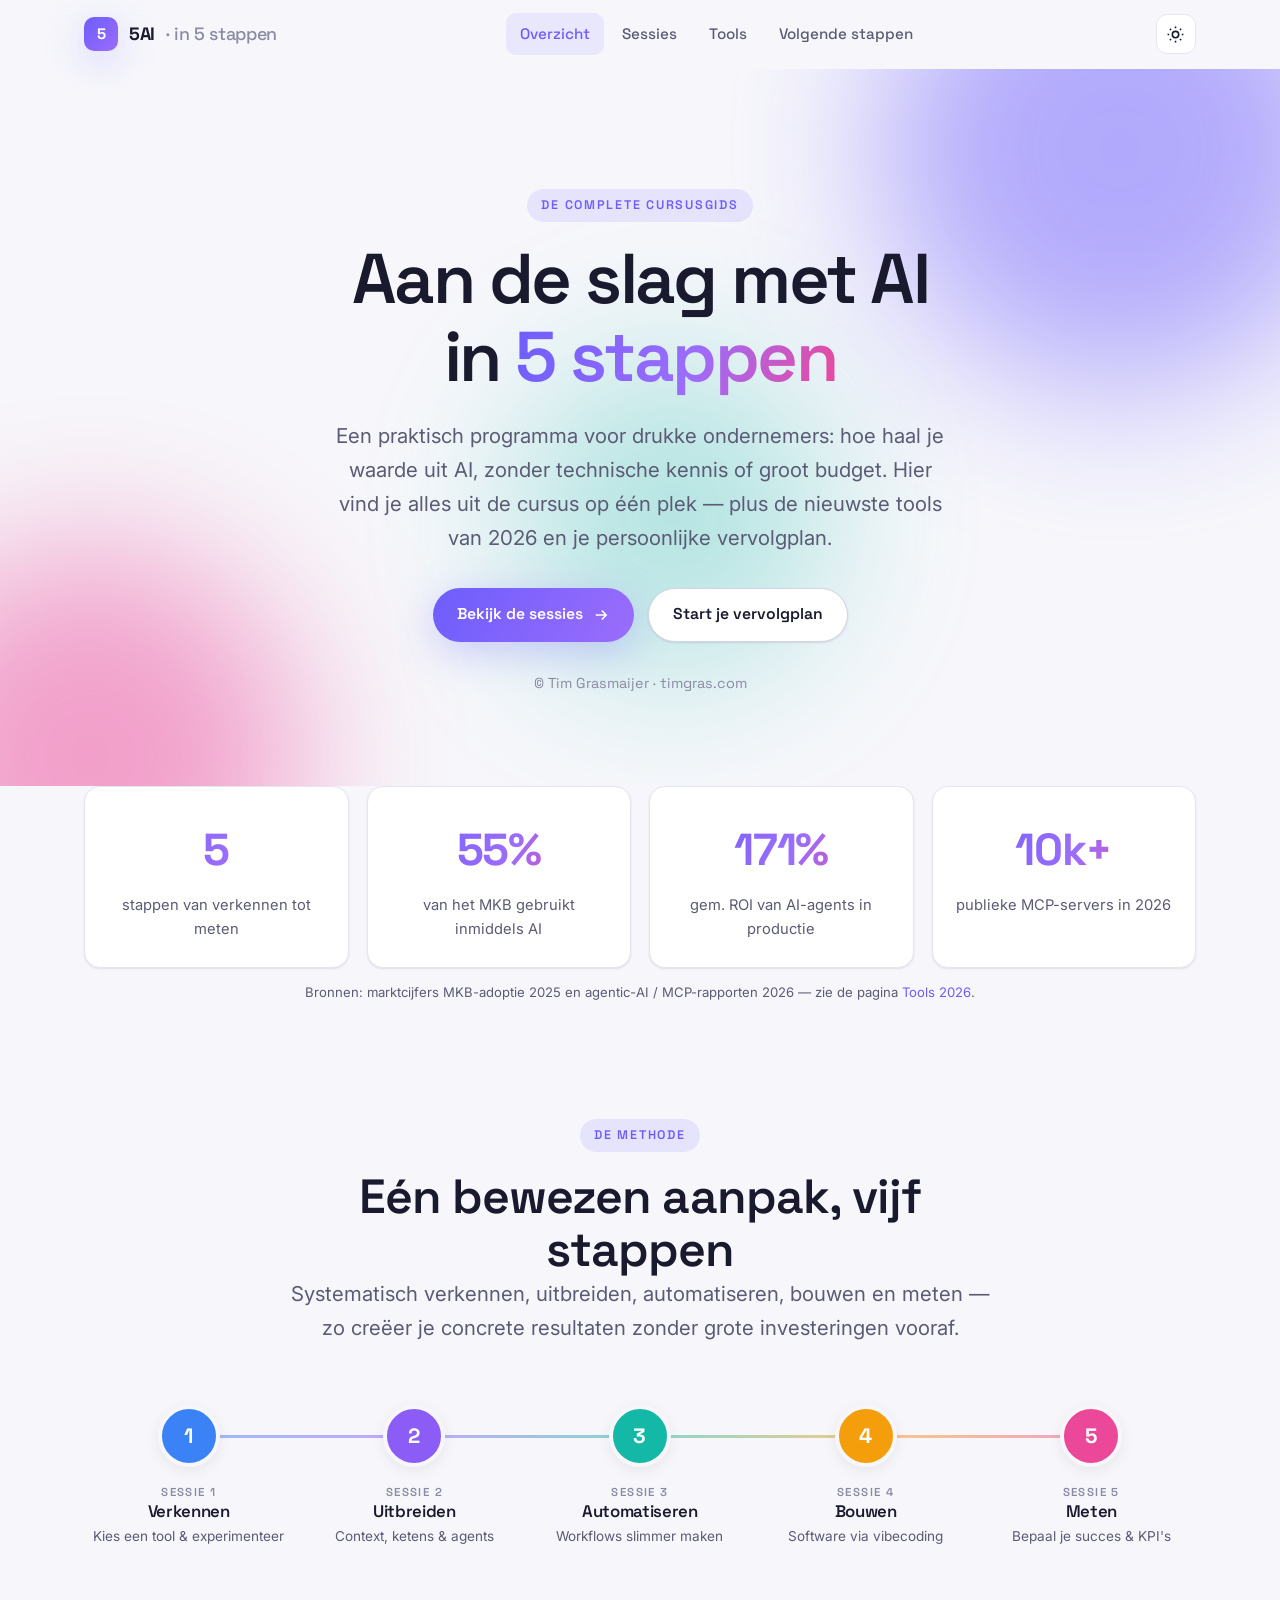
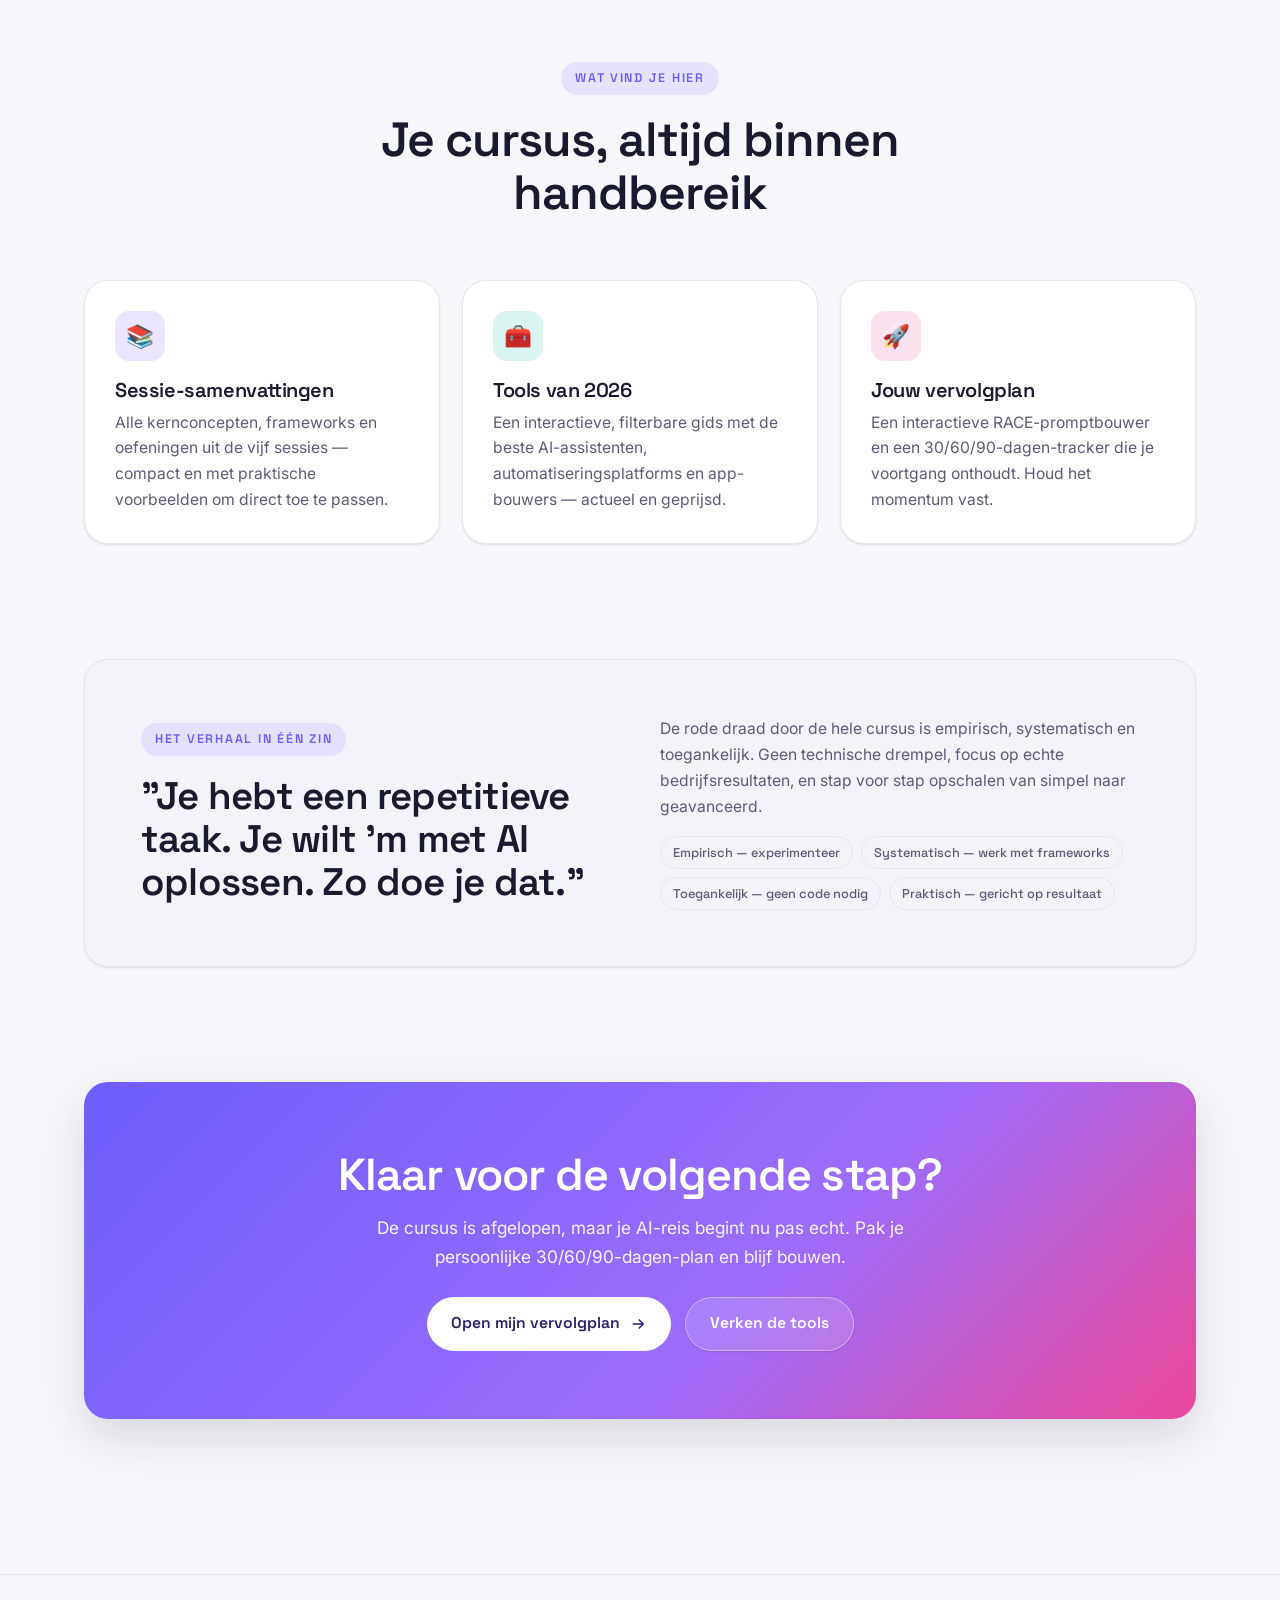
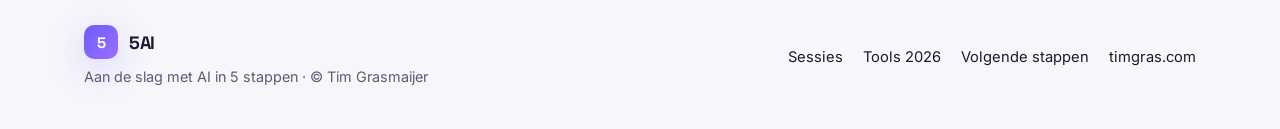
==== commit 93b8bb45: "Make dark mode follow system preference" ====
--- a/index.html
+++ b/index.html
@@ -8,7 +8,7 @@
 <link rel="preconnect" href="https://fonts.googleapis.com" />
 <link rel="preconnect" href="https://fonts.gstatic.com" crossorigin />
 <link href="https://fonts.googleapis.com/css2?family=Inter:wght@400;500;600&family=Space+Grotesk:wght@500;600;700&display=swap" rel="stylesheet" />
-<script>try{document.documentElement.setAttribute('data-theme',localStorage.getItem('5ai-theme')||'dark')}catch(e){document.documentElement.setAttribute('data-theme','dark')}</script>
+<script>try{document.documentElement.setAttribute('data-theme',localStorage.getItem('5ai-theme')||(window.matchMedia('(prefers-color-scheme:dark)').matches?'dark':'light'))}catch(e){document.documentElement.setAttribute('data-theme','dark')}</script>
 <link rel="stylesheet" href="css/styles.css" />
 </head>
 <body>
@@ -20,7 +20,7 @@
     <nav class="nav-links">
       <a href="index.html">Overzicht</a>
       <a href="sessies.html">Sessies</a>
-      <a href="tools.html">Tools 2026</a>
+      <a href="tools.html">Tools</a>
       <a href="volgende-stappen.html">Volgende stappen</a>
     </nav>
     <div class="nav-tools">
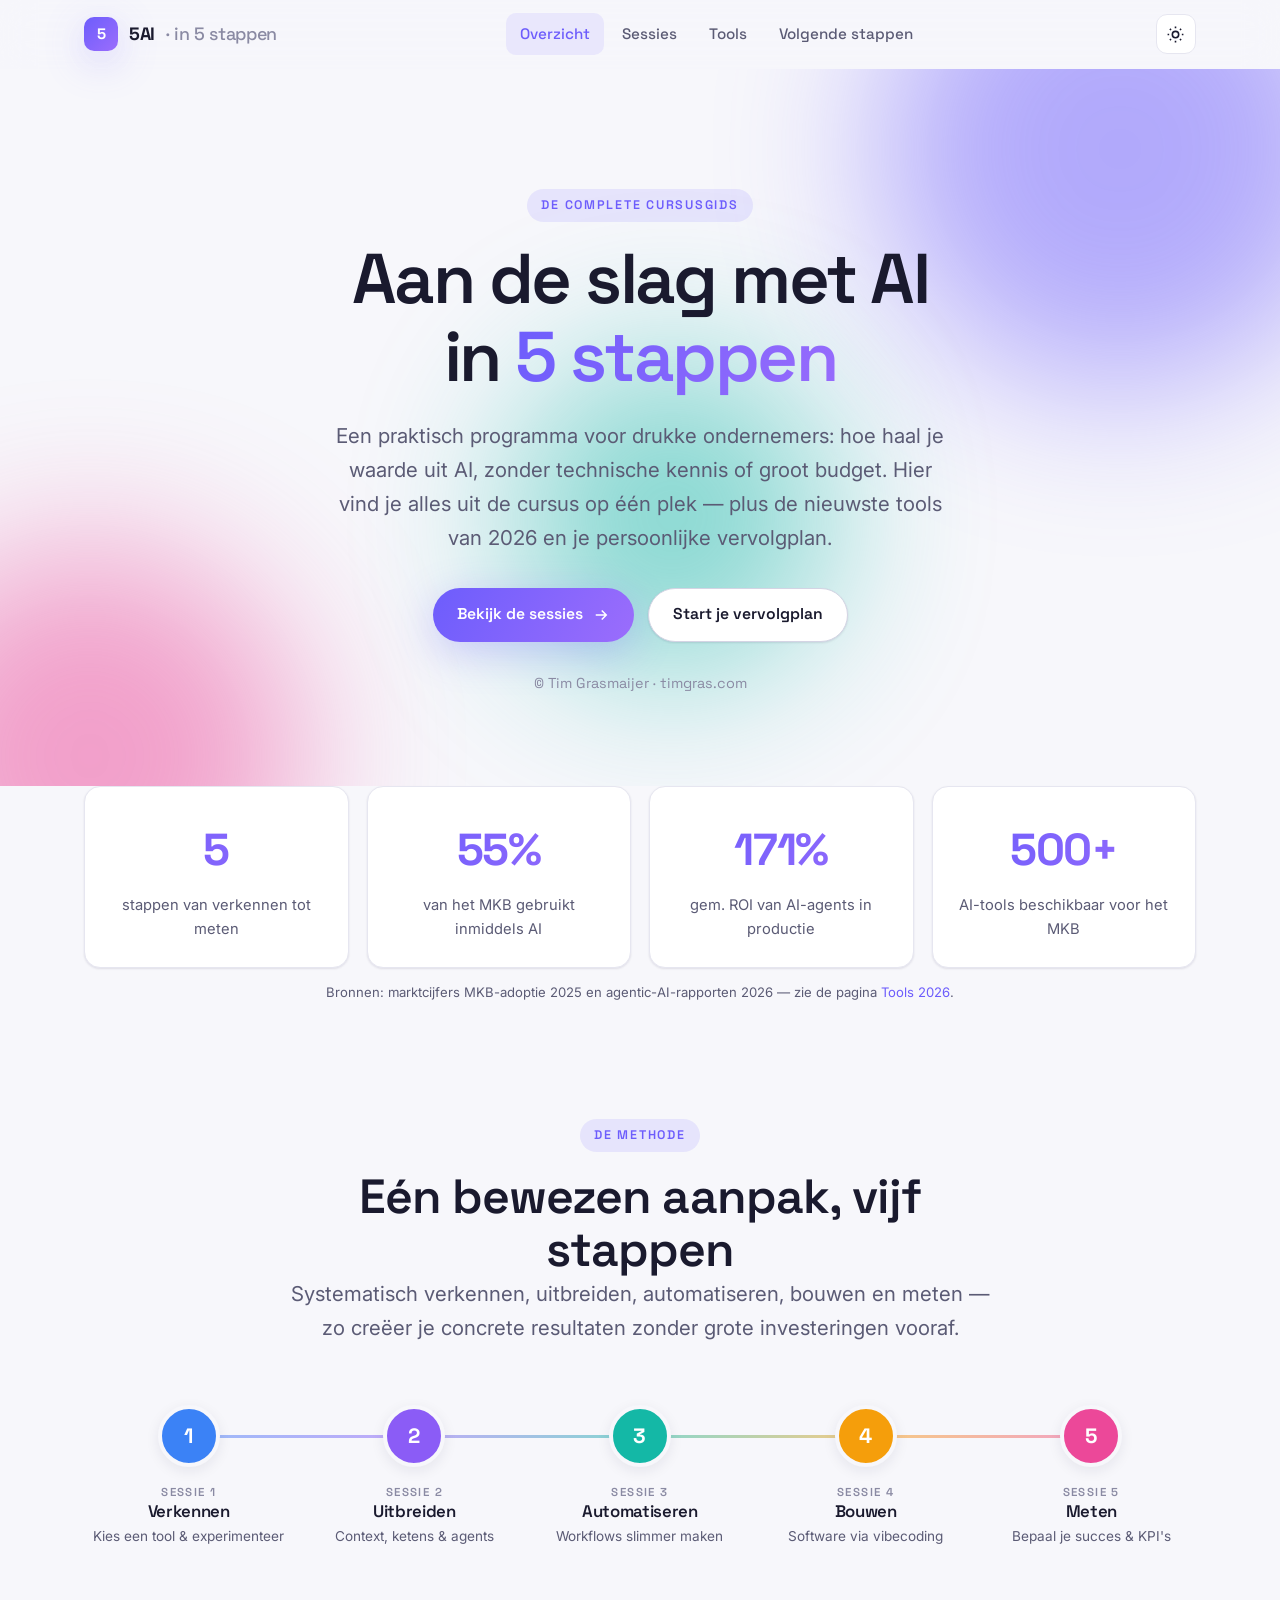
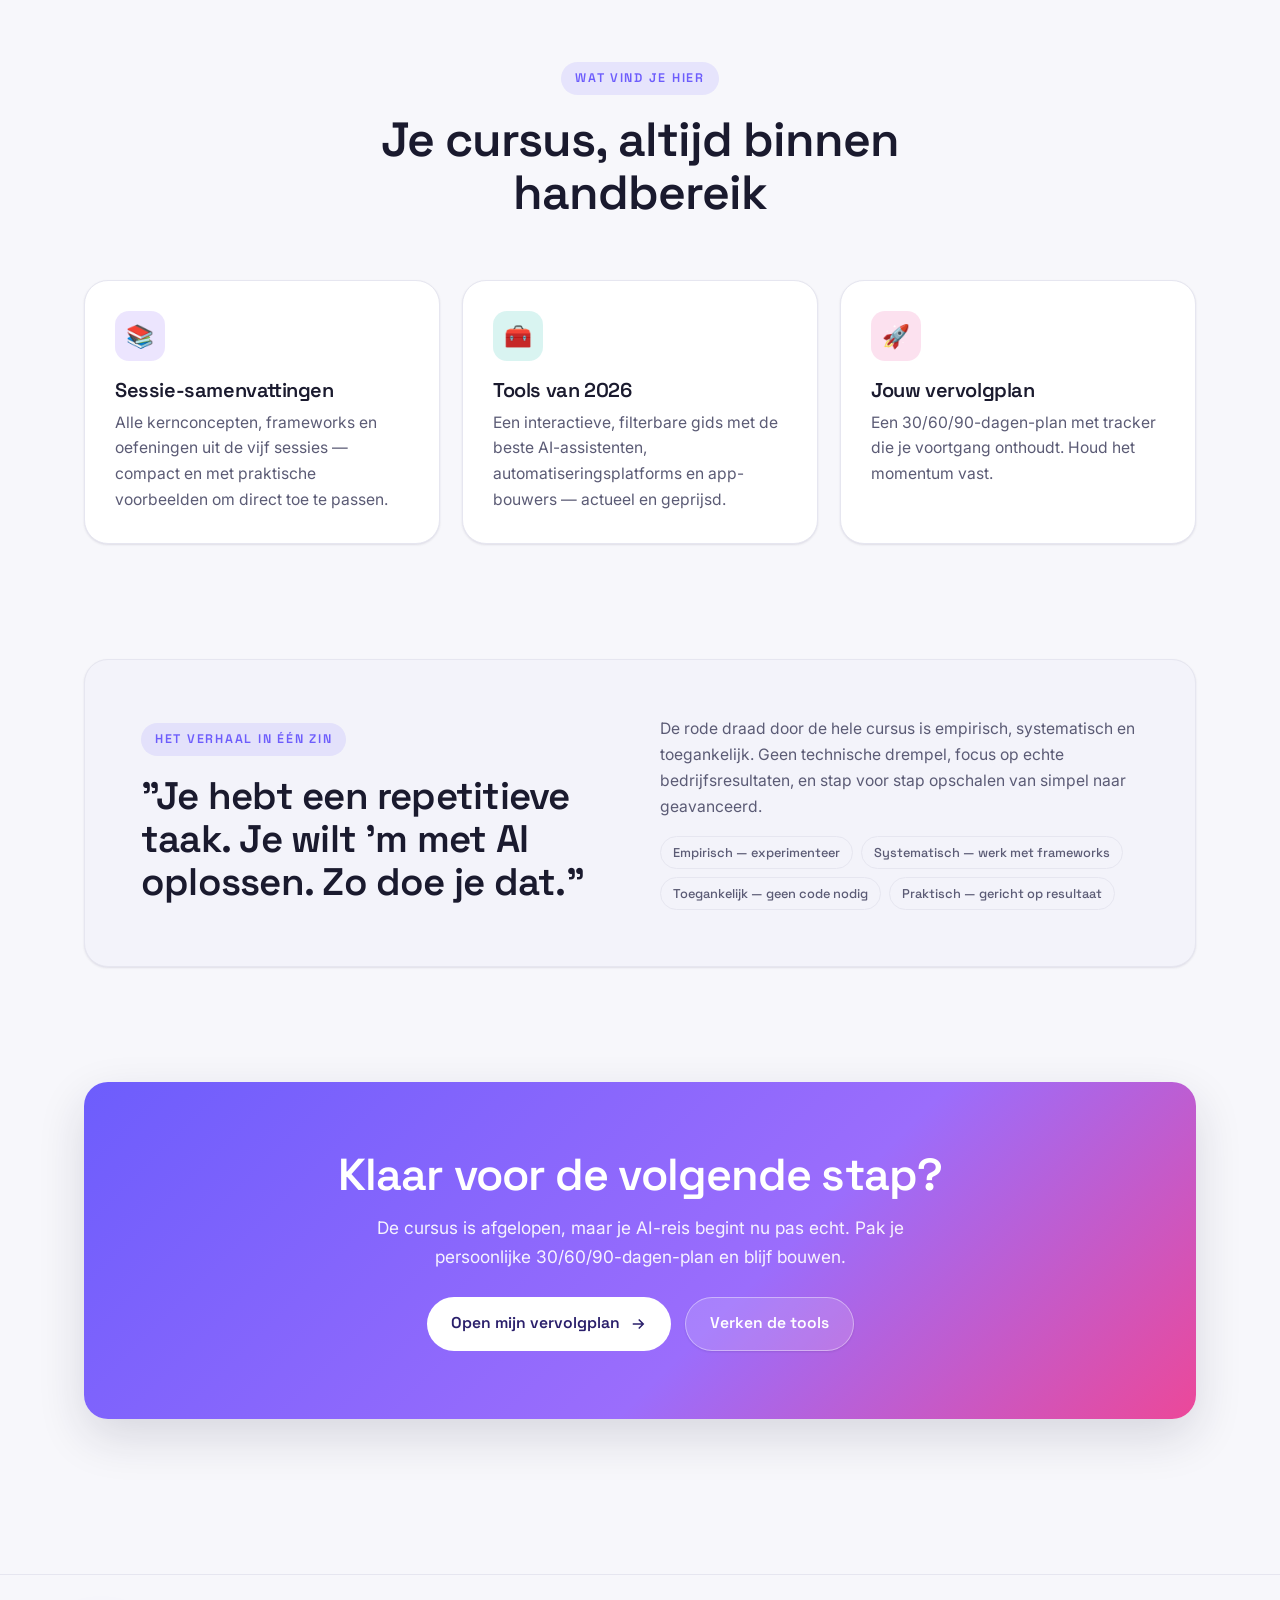
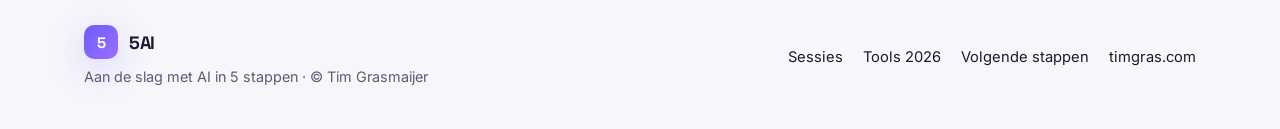
==== commit 02fc4e0b: "MCP-content versimpeld voor niet-technische ondernemers; RACE-bouwer verplaatst naar sessies" ====
--- a/index.html
+++ b/index.html
@@ -60,9 +60,9 @@
       <div class="stat reveal"><div class="num gradient-text" data-count="5">5</div><div class="lbl">stappen van verkennen tot meten</div></div>
       <div class="stat reveal d1"><div class="num gradient-text" data-count="55" data-suffix="%">0%</div><div class="lbl">van het MKB gebruikt inmiddels AI</div></div>
       <div class="stat reveal d2"><div class="num gradient-text" data-count="171" data-suffix="%">0%</div><div class="lbl">gem. ROI van AI-agents in productie</div></div>
-      <div class="stat reveal d3"><div class="num gradient-text" data-count="10" data-suffix="k+">0</div><div class="lbl">publieke MCP-servers in 2026</div></div>
+      <div class="stat reveal d3"><div class="num gradient-text" data-count="500" data-suffix="+">0</div><div class="lbl">AI-tools beschikbaar voor het MKB</div></div>
     </div>
-    <p class="muted" style="text-align:center;font-size:.82rem;margin-top:14px">Bronnen: marktcijfers MKB-adoptie 2025 en agentic-AI / MCP-rapporten 2026 — zie de pagina <a href="tools.html" style="color:var(--brand)">Tools 2026</a>.</p>
+    <p class="muted" style="text-align:center;font-size:.82rem;margin-top:14px">Bronnen: marktcijfers MKB-adoptie 2025 en agentic-AI-rapporten 2026 — zie de pagina <a href="tools.html" style="color:var(--brand)">Tools 2026</a>.</p>
   </div>
 </section>
 
@@ -105,7 +105,7 @@
       <a class="card reveal d2" href="volgende-stappen.html">
         <div class="ico" style="background:color-mix(in srgb,var(--s5) 16%,transparent)">🚀</div>
         <h3>Jouw vervolgplan</h3>
-        <p>Een interactieve RACE-promptbouwer en een 30/60/90-dagen-tracker die je voortgang onthoudt. Houd het momentum vast.</p>
+        <p>Een 30/60/90-dagen-plan met tracker die je voortgang onthoudt. Houd het momentum vast.</p>
       </a>
     </div>
   </div>
--- a/css/styles.css
+++ b/css/styles.css
@@ -44,8 +44,43 @@
   --ease: cubic-bezier(.22,.61,.36,1);
 }
 
+@media (prefers-color-scheme: dark) {
+  :root {
+    --brand: #8e7dff;
+    --brand-2: #b48dff;
+    --bg: #0c0c16;
+    --bg-soft: #12121f;
+    --surface: #16161f;
+    --surface-2: #1d1d2b;
+    --border: #2c2c40;
+    --border-strong: #474766;
+    --text: #f2f2fa;
+    --muted: #c4c4dc;
+    --faint: #9595b5;
+    --shadow-sm: 0 1px 2px rgba(0,0,0,.4);
+    --shadow-md: 0 6px 20px rgba(0,0,0,.45);
+    --shadow-lg: 0 24px 60px rgba(0,0,0,.6);
+    --shadow-glow: 0 10px 50px rgba(109,93,252,.45);
+  }
+}
+
+[data-theme="light"] {
+  --bg: #f7f7fb;
+  --bg-soft: #eeeef6;
+  --surface: #ffffff;
+  --surface-2: #f3f3fa;
+  --border: #e6e6f0;
+  --border-strong: #d4d4e4;
+  --text: #1a1a2e;
+  --muted: #5b5b75;
+  --faint: #8a8aa3;
+  --shadow-sm: 0 1px 2px rgba(28,25,60,.06), 0 1px 3px rgba(28,25,60,.05);
+  --shadow-md: 0 4px 14px rgba(28,25,60,.08);
+  --shadow-lg: 0 18px 48px rgba(28,25,60,.14);
+  --shadow-glow: 0 10px 40px rgba(109,93,252,.28);
+}
+
 [data-theme="dark"] {
-  /* brighter accents for legible text on dark */
   --brand: #8e7dff;
   --brand-2: #b48dff;
   --bg: #0c0c16;
@@ -102,11 +137,25 @@
 .gradient-text {
   background: linear-gradient(110deg, var(--brand), var(--brand-2) 55%, var(--s5));
   -webkit-background-clip: text; background-clip: text; color: transparent;
+  background-size: 200% 200%;
+  animation: gradient-shift 8s ease infinite;
+}
+@keyframes gradient-shift {
+  0%, 100% { background-position: 0% 50%; }
+  50% { background-position: 100% 50%; }
 }
 /* Brighter gradient on dark so large headings stay legible */
+@media (prefers-color-scheme: dark) {
+  .gradient-text {
+    background: linear-gradient(110deg, #a99bff, #c4a3ff 50%, #ff9ec9);
+    -webkit-background-clip: text; background-clip: text; color: transparent;
+    background-size: 200% 200%;
+  }
+}
 [data-theme="dark"] .gradient-text {
   background: linear-gradient(110deg, #a99bff, #c4a3ff 50%, #ff9ec9);
   -webkit-background-clip: text; background-clip: text; color: transparent;
+  background-size: 200% 200%;
 }
 
 /* ---------- Buttons ---------- */
@@ -156,8 +205,14 @@
 .theme-toggle:hover { border-color: var(--brand); transform: translateY(-1px); }
 .theme-toggle svg { width: 19px; height: 19px; }
 .theme-toggle .moon { display: none; }
+@media (prefers-color-scheme: dark) {
+  .theme-toggle .moon { display: block; }
+  .theme-toggle .sun { display: none; }
+}
 [data-theme="dark"] .theme-toggle .moon { display: block; }
 [data-theme="dark"] .theme-toggle .sun { display: none; }
+[data-theme="light"] .theme-toggle .moon { display: none; }
+[data-theme="light"] .theme-toggle .sun { display: block; }
 .hamburger { display: none; width: 40px; height: 40px; border-radius: 11px; place-items: center; border: 1px solid var(--border); background: var(--surface); }
 
 /* ---------- Hero ---------- */
@@ -169,7 +224,9 @@
 .hero-blob.b1 { width: 480px; height: 480px; background: var(--brand); top: -160px; right: -80px; }
 .hero-blob.b2 { width: 420px; height: 420px; background: var(--s5); bottom: -180px; left: -120px; animation-delay: -6s; }
 .hero-blob.b3 { width: 320px; height: 320px; background: var(--s3); top: 40%; left: 40%; animation-delay: -3s; opacity: .3; }
+@media (prefers-color-scheme: dark) { .hero-blob { opacity: .22; } }
 [data-theme="dark"] .hero-blob { opacity: .22; }
+[data-theme="light"] .hero-blob { opacity: .5; }
 @keyframes float { to { transform: translate(40px, 40px) scale(1.1); } }
 .hero-inner { position: relative; z-index: 1; text-align: center; max-width: 880px; margin: 0 auto; }
 .hero p.lead { margin: 22px auto 0; max-width: 620px; }
@@ -291,8 +348,13 @@
 }
 .field textarea:focus, .field input:focus { outline: none; border-color: var(--brand); box-shadow: 0 0 0 3px color-mix(in srgb,var(--brand) 22%,transparent); }
 input::placeholder, textarea::placeholder { color: var(--faint); opacity: 1; }
+@media (prefers-color-scheme: dark) {
+  .field textarea, .field input, .search-box input { background: #1c1c2b; }
+}
 [data-theme="dark"] .field textarea, [data-theme="dark"] .field input,
 [data-theme="dark"] .search-box input { background: #1c1c2b; }
+[data-theme="light"] .field textarea, [data-theme="light"] .field input,
+[data-theme="light"] .search-box input { background: var(--surface); }
 .race-output { position: sticky; top: 88px; }
 .prompt-out {
   background: #0e0e1a; color: #e7e7f5; border-radius: var(--radius); padding: 22px;
@@ -467,6 +529,7 @@
 /* ---------- Page hero (sub pages) ---------- */
 .page-hero { padding: clamp(48px,7vw,90px) 0 clamp(30px,4vw,50px); position: relative; overflow: hidden; }
 .page-hero .hero-blob.b1 { width: 360px; height: 360px; top: -140px; right: 0; }
+.page-hero-inner { position: relative; z-index: 1; text-align: left; max-width: 760px; }
 
 /* ---------- Toast ---------- */
 .toast {
